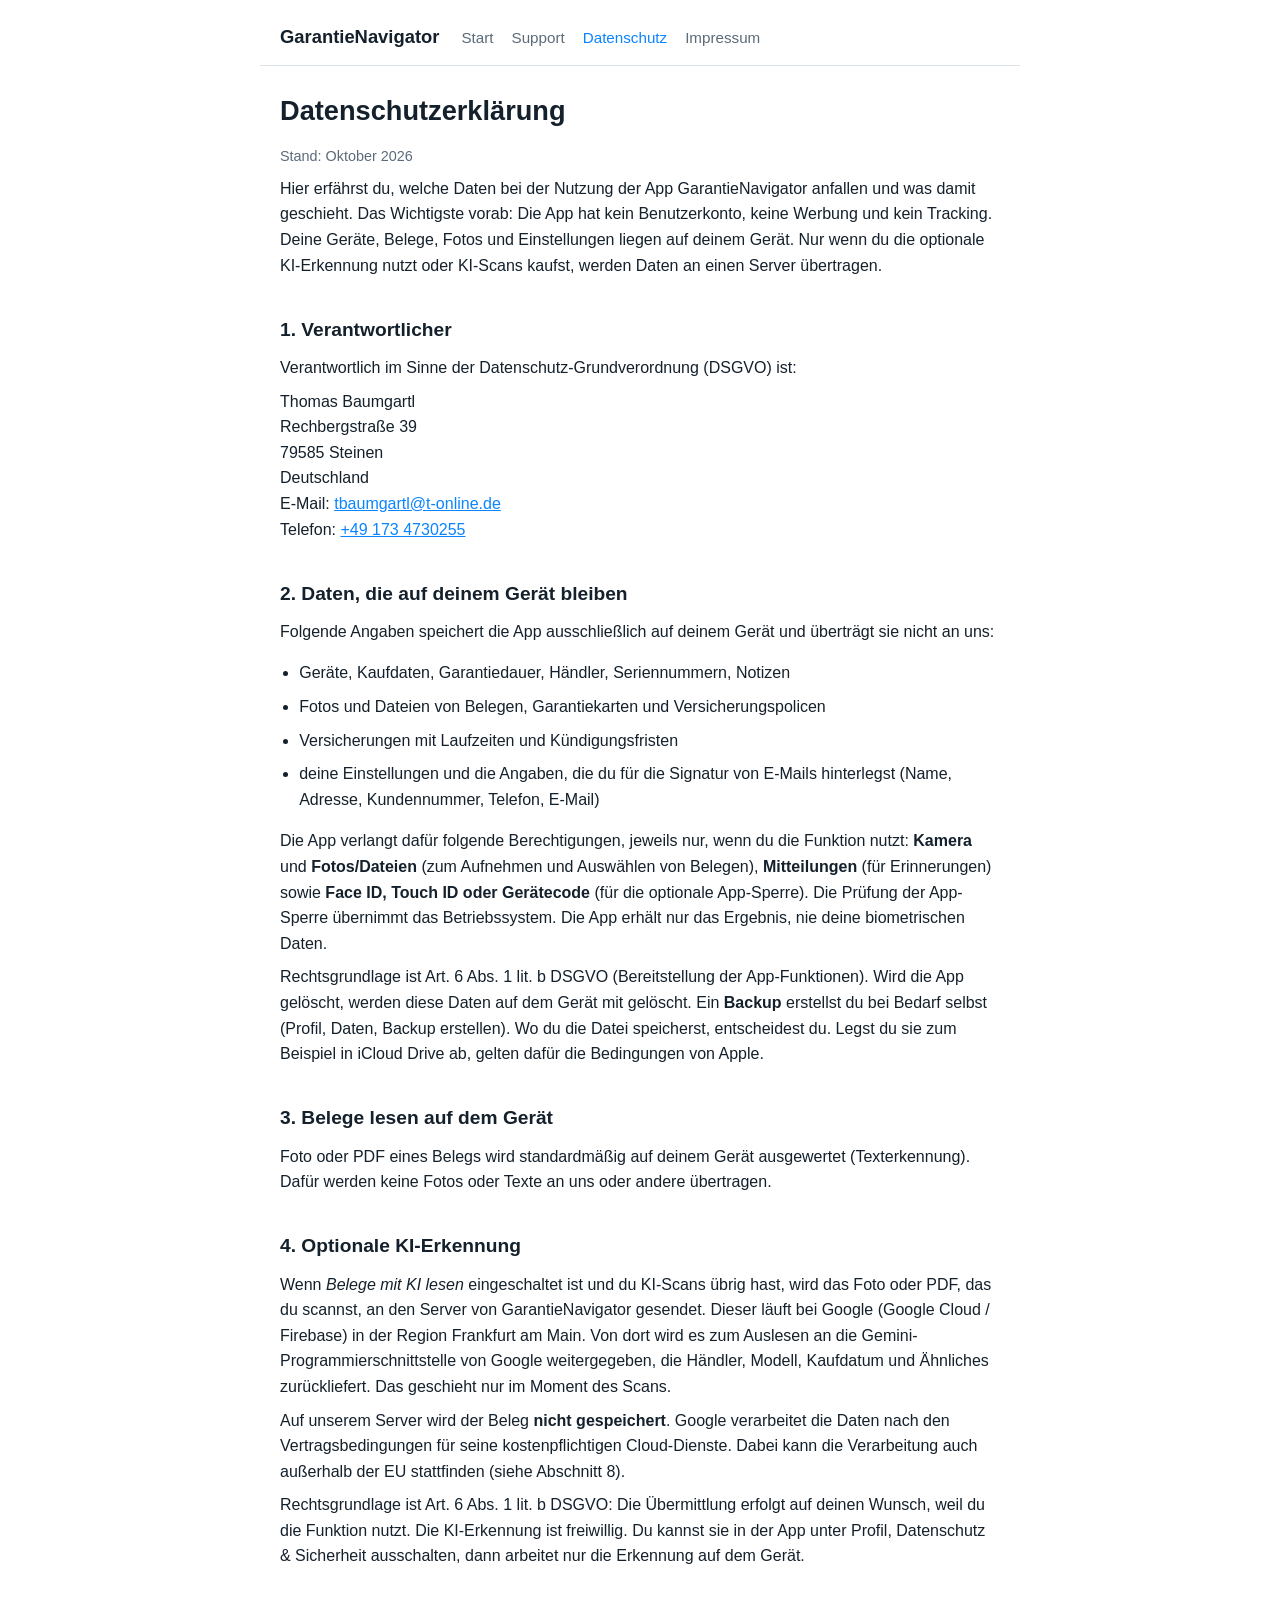
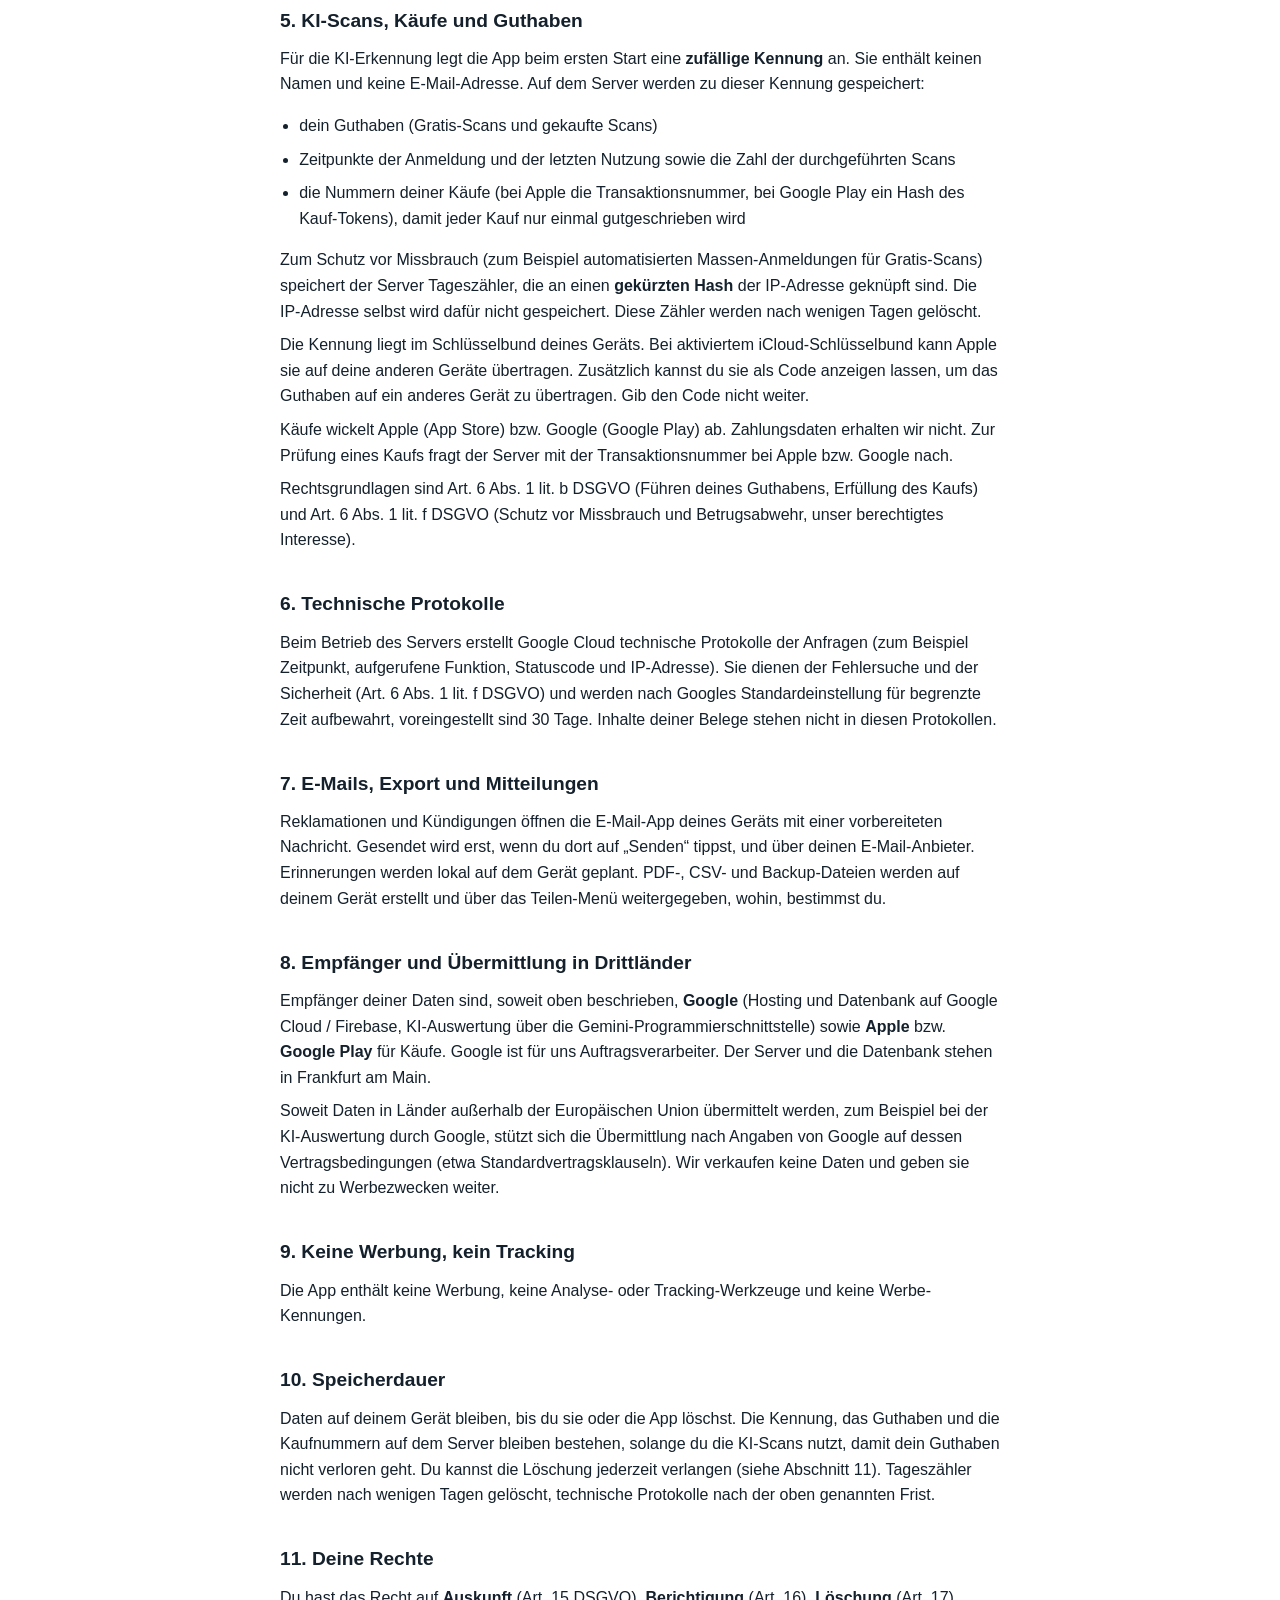
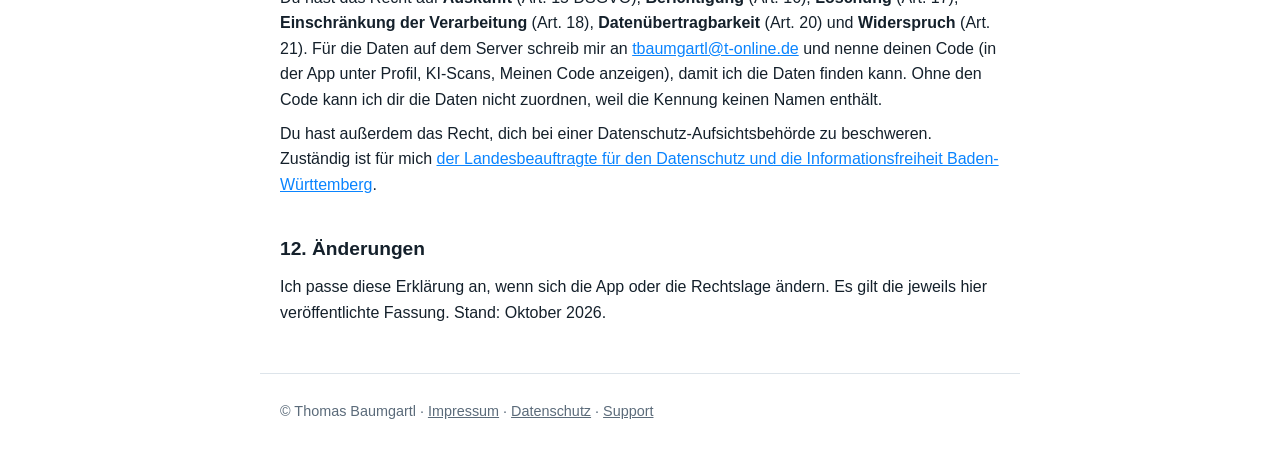
==== datenschutz.html @ 6be91cf7 "Add files via upload" ====
<!doctype html>
<html lang="de">
<head>
<meta charset="utf-8">
<meta name="viewport" content="width=device-width, initial-scale=1">
<title>Datenschutzerklärung: GarantieNavigator</title>
<meta name="description" content="Datenschutzerklärung der App GarantieNavigator.">
<link rel="stylesheet" href="style.css">
</head>
<body>
<header>
<a class="name" href="index.html">GarantieNavigator</a>
<nav><a href="index.html">Start</a><a href="support.html">Support</a><a href="datenschutz.html" aria-current="page">Datenschutz</a><a href="impressum.html">Impressum</a></nav>
</header>
<main>
<h1>Datenschutzerklärung</h1>
<p class="klein">Stand: Oktober 2026</p>
<p>Hier erfährst du, welche Daten bei der Nutzung der App GarantieNavigator anfallen und was damit geschieht. Das Wichtigste vorab: Die App hat kein Benutzerkonto, keine Werbung und kein Tracking. Deine Geräte, Belege, Fotos und Einstellungen liegen auf deinem Gerät. Nur wenn du die optionale KI-Erkennung nutzt oder KI-Scans kaufst, werden Daten an einen Server übertragen.</p>

<h2>1. Verantwortlicher</h2>
<p>Verantwortlich im Sinne der Datenschutz-Grundverordnung (DSGVO) ist:</p>
<p>Thomas Baumgartl<br>Rechbergstraße 39<br>79585 Steinen<br>Deutschland<br>E-Mail: <a href="mailto:tbaumgartl@t-online.de">tbaumgartl@t-online.de</a><br>Telefon: <a href="tel:+491734730255">+49 173 4730255</a></p>

<h2>2. Daten, die auf deinem Gerät bleiben</h2>
<p>Folgende Angaben speichert die App ausschließlich auf deinem Gerät und überträgt sie nicht an uns:</p>
<ul><li>Geräte, Kaufdaten, Garantiedauer, Händler, Seriennummern, Notizen</li><li>Fotos und Dateien von Belegen, Garantiekarten und Versicherungspolicen</li><li>Versicherungen mit Laufzeiten und Kündigungsfristen</li><li>deine Einstellungen und die Angaben, die du für die Signatur von E-Mails hinterlegst (Name, Adresse, Kundennummer, Telefon, E-Mail)</li></ul>
<p>Die App verlangt dafür folgende Berechtigungen, jeweils nur, wenn du die Funktion nutzt: <strong>Kamera</strong> und <strong>Fotos/Dateien</strong> (zum Aufnehmen und Auswählen von Belegen), <strong>Mitteilungen</strong> (für Erinnerungen) sowie <strong>Face ID, Touch ID oder Gerätecode</strong> (für die optionale App-Sperre). Die Prüfung der App-Sperre übernimmt das Betriebssystem. Die App erhält nur das Ergebnis, nie deine biometrischen Daten.</p>
<p>Rechtsgrundlage ist Art. 6 Abs. 1 lit. b DSGVO (Bereitstellung der App-Funktionen). Wird die App gelöscht, werden diese Daten auf dem Gerät mit gelöscht. Ein <strong>Backup</strong> erstellst du bei Bedarf selbst (Profil, Daten, Backup erstellen). Wo du die Datei speicherst, entscheidest du. Legst du sie zum Beispiel in iCloud Drive ab, gelten dafür die Bedingungen von Apple.</p>

<h2>3. Belege lesen auf dem Gerät</h2>
<p>Foto oder PDF eines Belegs wird standardmäßig auf deinem Gerät ausgewertet (Texterkennung). Dafür werden keine Fotos oder Texte an uns oder andere übertragen.</p>

<h2>4. Optionale KI-Erkennung</h2>
<p>Wenn <em>Belege mit KI lesen</em> eingeschaltet ist und du KI-Scans übrig hast, wird das Foto oder PDF, das du scannst, an den Server von GarantieNavigator gesendet. Dieser läuft bei Google (Google Cloud / Firebase) in der Region Frankfurt am Main. Von dort wird es zum Auslesen an die Gemini-Programmierschnittstelle von Google weitergegeben, die Händler, Modell, Kaufdatum und Ähnliches zurückliefert. Das geschieht nur im Moment des Scans.</p>
<p>Auf unserem Server wird der Beleg <strong>nicht gespeichert</strong>. Google verarbeitet die Daten nach den Vertragsbedingungen für seine kostenpflichtigen Cloud-Dienste. Dabei kann die Verarbeitung auch außerhalb der EU stattfinden (siehe Abschnitt 8).</p>
<p>Rechtsgrundlage ist Art. 6 Abs. 1 lit. b DSGVO: Die Übermittlung erfolgt auf deinen Wunsch, weil du die Funktion nutzt. Die KI-Erkennung ist freiwillig. Du kannst sie in der App unter Profil, Datenschutz & Sicherheit ausschalten, dann arbeitet nur die Erkennung auf dem Gerät.</p>

<h2>5. KI-Scans, Käufe und Guthaben</h2>
<p>Für die KI-Erkennung legt die App beim ersten Start eine <strong>zufällige Kennung</strong> an. Sie enthält keinen Namen und keine E-Mail-Adresse. Auf dem Server werden zu dieser Kennung gespeichert:</p>
<ul><li>dein Guthaben (Gratis-Scans und gekaufte Scans)</li><li>Zeitpunkte der Anmeldung und der letzten Nutzung sowie die Zahl der durchgeführten Scans</li><li>die Nummern deiner Käufe (bei Apple die Transaktionsnummer, bei Google Play ein Hash des Kauf-Tokens), damit jeder Kauf nur einmal gutgeschrieben wird</li></ul>
<p>Zum Schutz vor Missbrauch (zum Beispiel automatisierten Massen-Anmeldungen für Gratis-Scans) speichert der Server Tageszähler, die an einen <strong>gekürzten Hash</strong> der IP-Adresse geknüpft sind. Die IP-Adresse selbst wird dafür nicht gespeichert. Diese Zähler werden nach wenigen Tagen gelöscht.</p>
<p>Die Kennung liegt im Schlüsselbund deines Geräts. Bei aktiviertem iCloud-Schlüsselbund kann Apple sie auf deine anderen Geräte übertragen. Zusätzlich kannst du sie als Code anzeigen lassen, um das Guthaben auf ein anderes Gerät zu übertragen. Gib den Code nicht weiter.</p>
<p>Käufe wickelt Apple (App Store) bzw. Google (Google Play) ab. Zahlungsdaten erhalten wir nicht. Zur Prüfung eines Kaufs fragt der Server mit der Transaktionsnummer bei Apple bzw. Google nach.</p>
<p>Rechtsgrundlagen sind Art. 6 Abs. 1 lit. b DSGVO (Führen deines Guthabens, Erfüllung des Kaufs) und Art. 6 Abs. 1 lit. f DSGVO (Schutz vor Missbrauch und Betrugsabwehr, unser berechtigtes Interesse).</p>

<h2>6. Technische Protokolle</h2>
<p>Beim Betrieb des Servers erstellt Google Cloud technische Protokolle der Anfragen (zum Beispiel Zeitpunkt, aufgerufene Funktion, Statuscode und IP-Adresse). Sie dienen der Fehlersuche und der Sicherheit (Art. 6 Abs. 1 lit. f DSGVO) und werden nach Googles Standardeinstellung für begrenzte Zeit aufbewahrt, voreingestellt sind 30 Tage. Inhalte deiner Belege stehen nicht in diesen Protokollen.</p>

<h2>7. E-Mails, Export und Mitteilungen</h2>
<p>Reklamationen und Kündigungen öffnen die E-Mail-App deines Geräts mit einer vorbereiteten Nachricht. Gesendet wird erst, wenn du dort auf „Senden“ tippst, und über deinen E-Mail-Anbieter. Erinnerungen werden lokal auf dem Gerät geplant. PDF-, CSV- und Backup-Dateien werden auf deinem Gerät erstellt und über das Teilen-Menü weitergegeben, wohin, bestimmst du.</p>

<h2>8. Empfänger und Übermittlung in Drittländer</h2>
<p>Empfänger deiner Daten sind, soweit oben beschrieben, <strong>Google</strong> (Hosting und Datenbank auf Google Cloud / Firebase, KI-Auswertung über die Gemini-Programmierschnittstelle) sowie <strong>Apple</strong> bzw. <strong>Google Play</strong> für Käufe. Google ist für uns Auftragsverarbeiter. Der Server und die Datenbank stehen in Frankfurt am Main.</p>
<p>Soweit Daten in Länder außerhalb der Europäischen Union übermittelt werden, zum Beispiel bei der KI-Auswertung durch Google, stützt sich die Übermittlung nach Angaben von Google auf dessen Vertragsbedingungen (etwa Standardvertragsklauseln). Wir verkaufen keine Daten und geben sie nicht zu Werbezwecken weiter.</p>

<h2>9. Keine Werbung, kein Tracking</h2>
<p>Die App enthält keine Werbung, keine Analyse- oder Tracking-Werkzeuge und keine Werbe-Kennungen.</p>

<h2>10. Speicherdauer</h2>
<p>Daten auf deinem Gerät bleiben, bis du sie oder die App löschst. Die Kennung, das Guthaben und die Kaufnummern auf dem Server bleiben bestehen, solange du die KI-Scans nutzt, damit dein Guthaben nicht verloren geht. Du kannst die Löschung jederzeit verlangen (siehe Abschnitt 11). Tageszähler werden nach wenigen Tagen gelöscht, technische Protokolle nach der oben genannten Frist.</p>

<h2>11. Deine Rechte</h2>
<p>Du hast das Recht auf <strong>Auskunft</strong> (Art. 15 DSGVO), <strong>Berichtigung</strong> (Art. 16), <strong>Löschung</strong> (Art. 17), <strong>Einschränkung der Verarbeitung</strong> (Art. 18), <strong>Datenübertragbarkeit</strong> (Art. 20) und <strong>Widerspruch</strong> (Art. 21). Für die Daten auf dem Server schreib mir an <a href="mailto:tbaumgartl@t-online.de">tbaumgartl@t-online.de</a> und nenne deinen Code (in der App unter Profil, KI-Scans, Meinen Code anzeigen), damit ich die Daten finden kann. Ohne den Code kann ich dir die Daten nicht zuordnen, weil die Kennung keinen Namen enthält.</p>
<p>Du hast außerdem das Recht, dich bei einer Datenschutz-Aufsichtsbehörde zu beschweren. Zuständig ist für mich <a href="https://www.baden-wuerttemberg.datenschutz.de">der Landesbeauftragte für den Datenschutz und die Informationsfreiheit Baden-Württemberg</a>.</p>

<h2>12. Änderungen</h2>
<p>Ich passe diese Erklärung an, wenn sich die App oder die Rechtslage ändern. Es gilt die jeweils hier veröffentlichte Fassung. Stand: Oktober 2026.</p>

</main>
<footer>
<p>&copy; Thomas Baumgartl &middot; <a href="impressum.html">Impressum</a> &middot; <a href="datenschutz.html">Datenschutz</a> &middot; <a href="support.html">Support</a></p>
</footer>
</body>
</html>
---- style.css ----
:root{
  --bg:#ffffff; --text:#14202b; --muted:#5b6b7a; --accent:#0a84ff; --karte:#f3f6f9; --linie:#dde4ea;
}
@media (prefers-color-scheme: dark){
  :root{ --bg:#0b1118; --text:#e8eef4; --muted:#9aa9b8; --accent:#4aa8ff; --karte:#131c26; --linie:#25313d; }
}
*{box-sizing:border-box}
html{-webkit-text-size-adjust:100%}
body{margin:0;background:var(--bg);color:var(--text);font:16px/1.6 -apple-system,BlinkMacSystemFont,"Segoe UI",Roboto,Helvetica,Arial,sans-serif}
header,main,footer{max-width:760px;margin:0 auto;padding:0 20px}
header{padding-top:22px;padding-bottom:14px;display:flex;flex-wrap:wrap;gap:10px 22px;align-items:baseline;border-bottom:1px solid var(--linie)}
header .name{font-weight:700;font-size:1.15rem;color:var(--text);text-decoration:none}
nav{display:flex;flex-wrap:wrap;gap:6px 18px}
nav a{color:var(--muted);text-decoration:none;font-size:.95rem}
nav a[aria-current="page"],nav a:hover{color:var(--accent)}
main{padding-top:28px;padding-bottom:40px}
h1{font-size:1.7rem;line-height:1.25;margin:0 0 .6em}
h2{font-size:1.2rem;margin:1.9em 0 .5em}
h3{font-size:1rem;margin:1.4em 0 .3em}
p,li{margin:.5em 0}
ul{padding-left:1.2em}
a{color:var(--accent)}
.karte{background:var(--karte);border:1px solid var(--linie);border-radius:14px;padding:16px 18px;margin:18px 0}
.klein{color:var(--muted);font-size:.9rem}
.knoepfe{display:flex;flex-wrap:wrap;gap:10px;margin:20px 0}
.knopf{display:inline-block;padding:10px 16px;border-radius:10px;background:var(--accent);color:#fff;text-decoration:none;font-weight:600}
.knopf.leise{background:transparent;color:var(--accent);border:1px solid var(--accent)}
footer{padding-top:18px;padding-bottom:36px;border-top:1px solid var(--linie);color:var(--muted);font-size:.9rem}
footer a{color:var(--muted)}
dl{margin:.4em 0}
dt{font-weight:600;margin-top:.9em}
dd{margin:.15em 0 0 0}
details{border-bottom:1px solid var(--linie);padding:10px 0}
summary{cursor:pointer;font-weight:600}
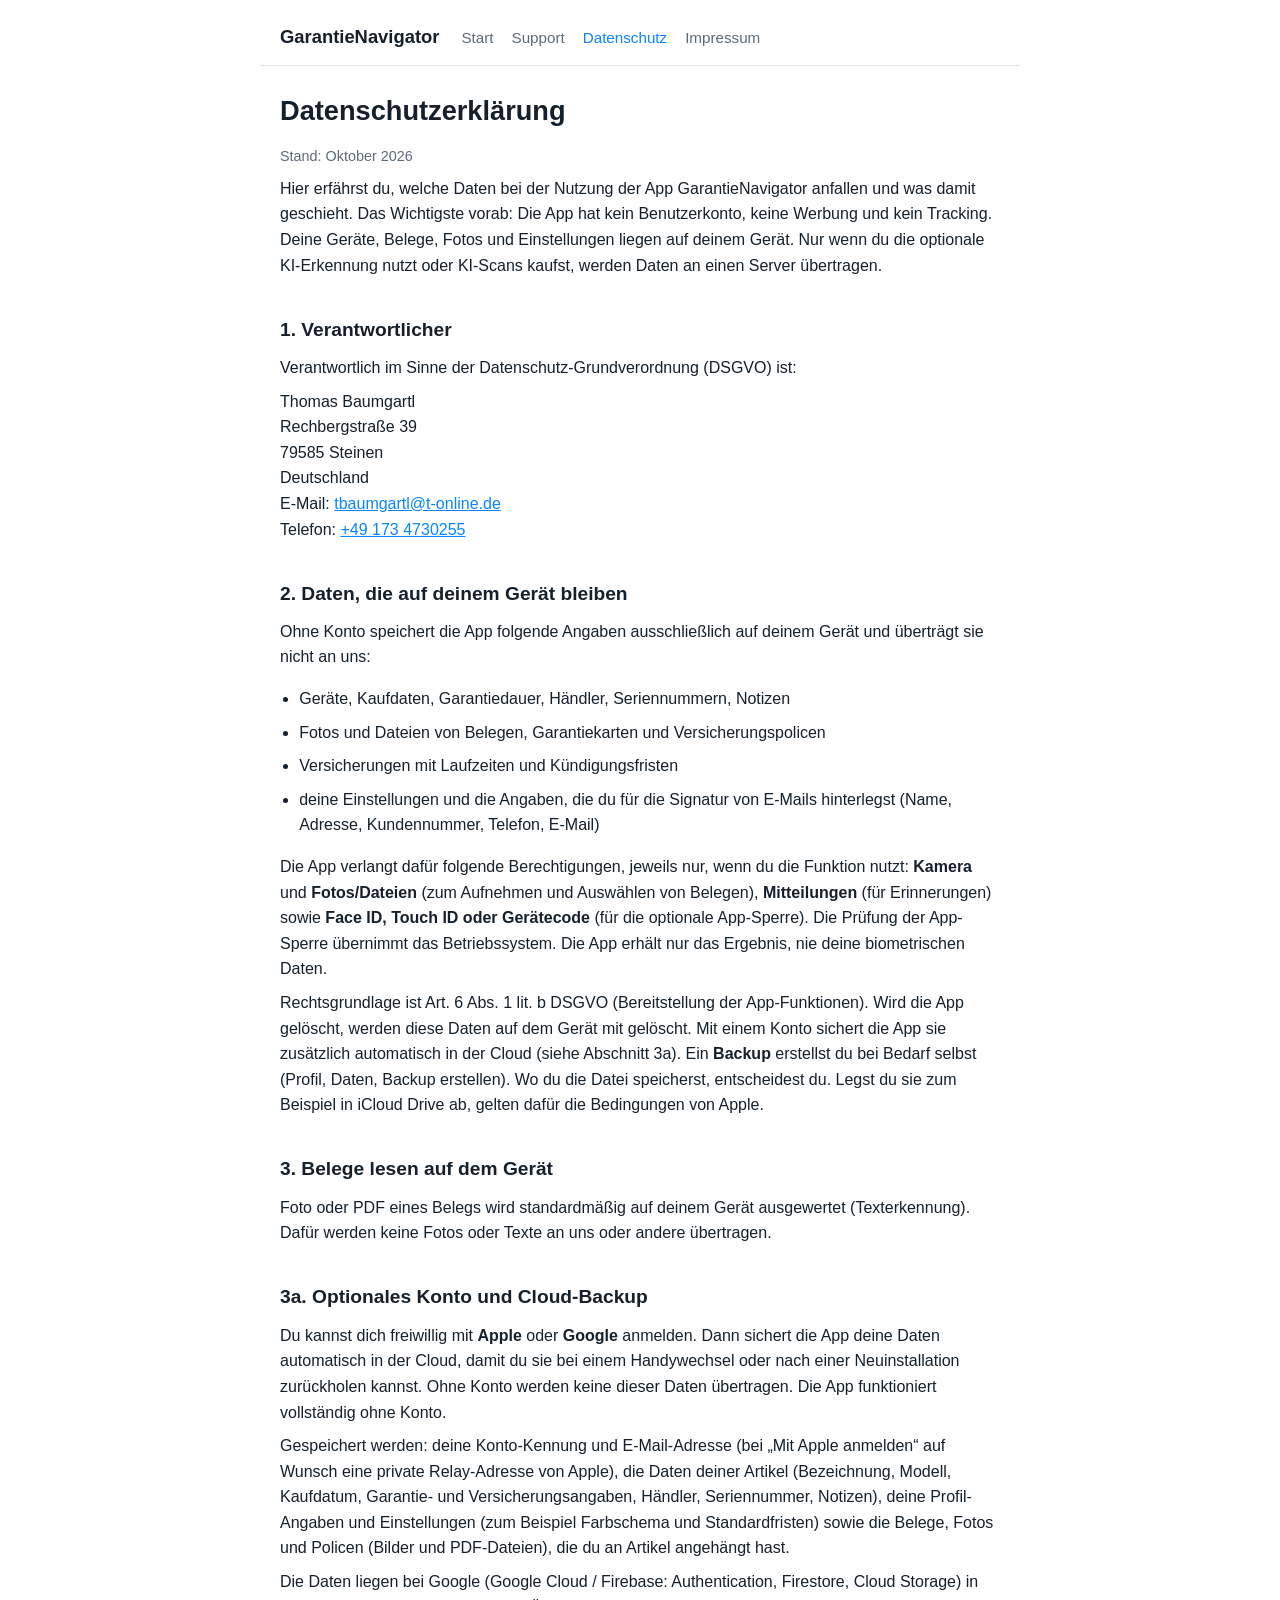
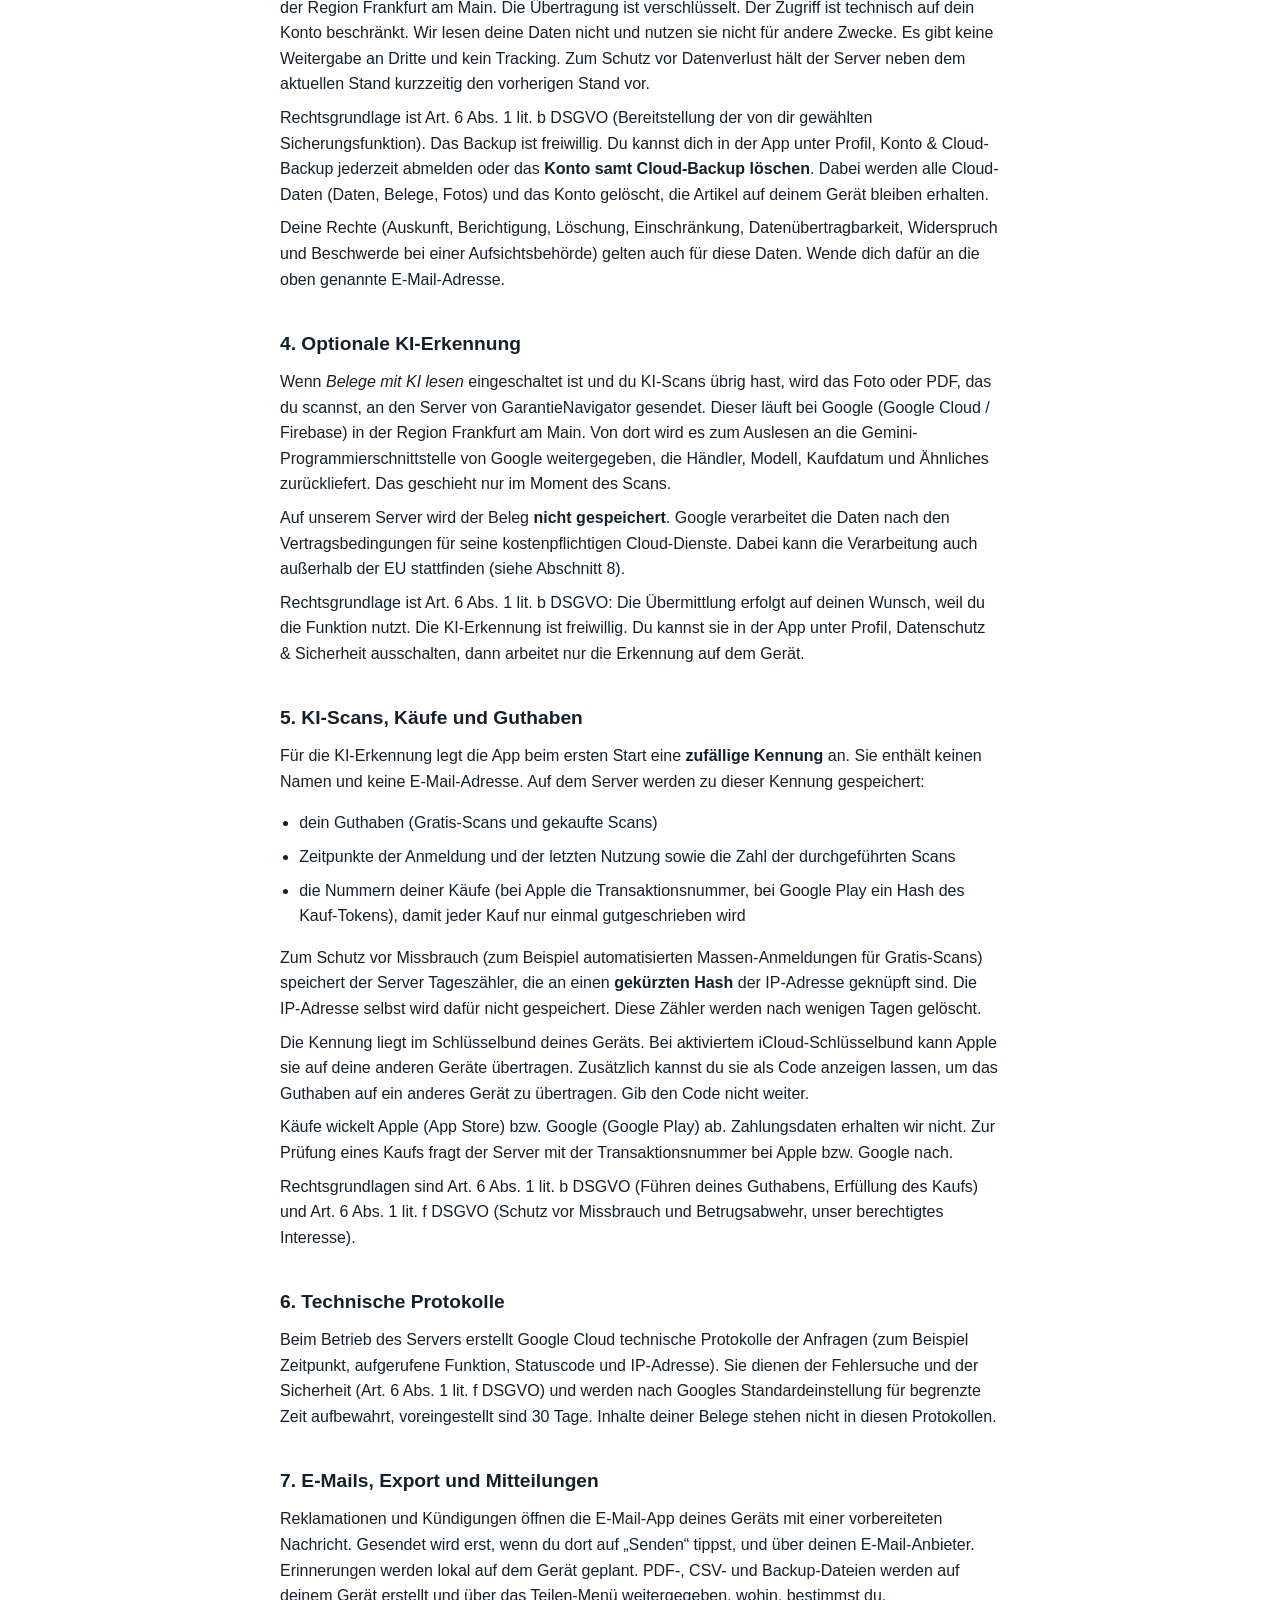
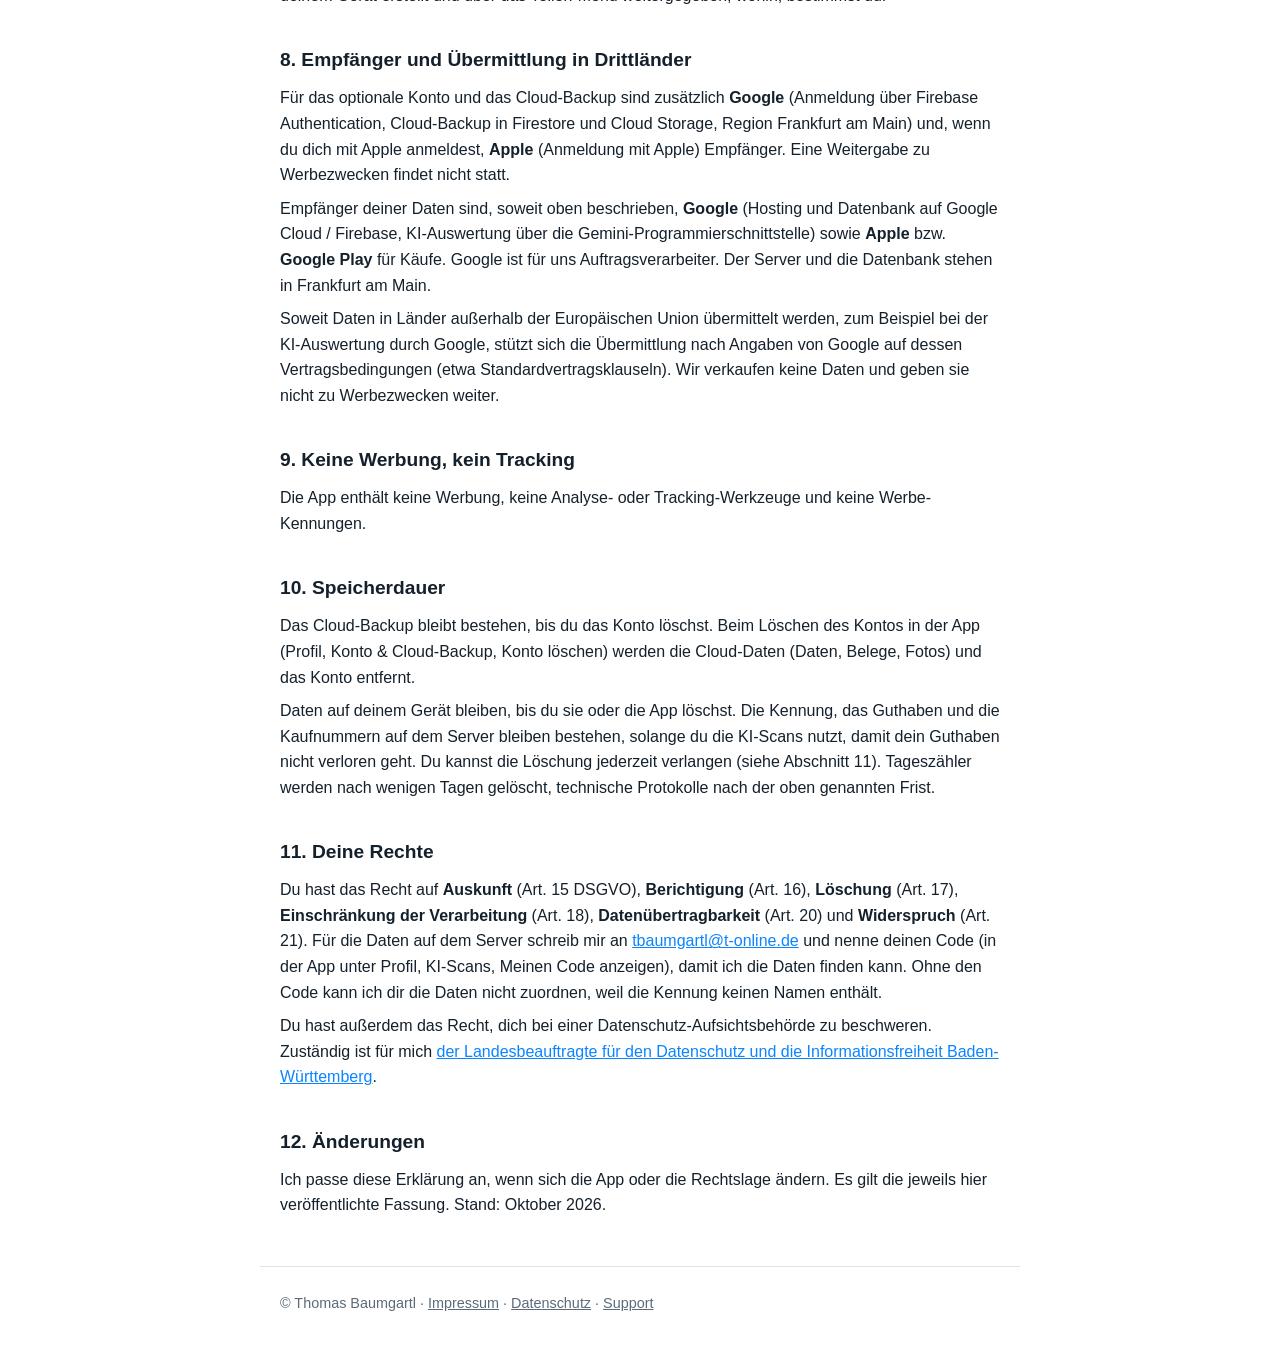
==== commit 55f01a91: "Datenschutz und Support: Konto und Cloud-Backup" ====
--- a/datenschutz.html
+++ b/datenschutz.html
@@ -22,14 +22,20 @@
 <p>Thomas Baumgartl<br>Rechbergstraße 39<br>79585 Steinen<br>Deutschland<br>E-Mail: <a href="mailto:tbaumgartl@t-online.de">tbaumgartl@t-online.de</a><br>Telefon: <a href="tel:+491734730255">+49 173 4730255</a></p>
 
 <h2>2. Daten, die auf deinem Gerät bleiben</h2>
-<p>Folgende Angaben speichert die App ausschließlich auf deinem Gerät und überträgt sie nicht an uns:</p>
+<p>Ohne Konto speichert die App folgende Angaben ausschließlich auf deinem Gerät und überträgt sie nicht an uns:</p>
 <ul><li>Geräte, Kaufdaten, Garantiedauer, Händler, Seriennummern, Notizen</li><li>Fotos und Dateien von Belegen, Garantiekarten und Versicherungspolicen</li><li>Versicherungen mit Laufzeiten und Kündigungsfristen</li><li>deine Einstellungen und die Angaben, die du für die Signatur von E-Mails hinterlegst (Name, Adresse, Kundennummer, Telefon, E-Mail)</li></ul>
 <p>Die App verlangt dafür folgende Berechtigungen, jeweils nur, wenn du die Funktion nutzt: <strong>Kamera</strong> und <strong>Fotos/Dateien</strong> (zum Aufnehmen und Auswählen von Belegen), <strong>Mitteilungen</strong> (für Erinnerungen) sowie <strong>Face ID, Touch ID oder Gerätecode</strong> (für die optionale App-Sperre). Die Prüfung der App-Sperre übernimmt das Betriebssystem. Die App erhält nur das Ergebnis, nie deine biometrischen Daten.</p>
-<p>Rechtsgrundlage ist Art. 6 Abs. 1 lit. b DSGVO (Bereitstellung der App-Funktionen). Wird die App gelöscht, werden diese Daten auf dem Gerät mit gelöscht. Ein <strong>Backup</strong> erstellst du bei Bedarf selbst (Profil, Daten, Backup erstellen). Wo du die Datei speicherst, entscheidest du. Legst du sie zum Beispiel in iCloud Drive ab, gelten dafür die Bedingungen von Apple.</p>
+<p>Rechtsgrundlage ist Art. 6 Abs. 1 lit. b DSGVO (Bereitstellung der App-Funktionen). Wird die App gelöscht, werden diese Daten auf dem Gerät mit gelöscht. Mit einem Konto sichert die App sie zusätzlich automatisch in der Cloud (siehe Abschnitt 3a). Ein <strong>Backup</strong> erstellst du bei Bedarf selbst (Profil, Daten, Backup erstellen). Wo du die Datei speicherst, entscheidest du. Legst du sie zum Beispiel in iCloud Drive ab, gelten dafür die Bedingungen von Apple.</p>
 
 <h2>3. Belege lesen auf dem Gerät</h2>
 <p>Foto oder PDF eines Belegs wird standardmäßig auf deinem Gerät ausgewertet (Texterkennung). Dafür werden keine Fotos oder Texte an uns oder andere übertragen.</p>
 
+<h2>3a. Optionales Konto und Cloud-Backup</h2>
+<p>Du kannst dich freiwillig mit <strong>Apple</strong> oder <strong>Google</strong> anmelden. Dann sichert die App deine Daten automatisch in der Cloud, damit du sie bei einem Handywechsel oder nach einer Neuinstallation zurückholen kannst. Ohne Konto werden keine dieser Daten übertragen. Die App funktioniert vollständig ohne Konto.</p>
+<p>Gespeichert werden: deine Konto-Kennung und E-Mail-Adresse (bei „Mit Apple anmelden“ auf Wunsch eine private Relay-Adresse von Apple), die Daten deiner Artikel (Bezeichnung, Modell, Kaufdatum, Garantie- und Versicherungsangaben, Händler, Seriennummer, Notizen), deine Profil-Angaben und Einstellungen (zum Beispiel Farbschema und Standardfristen) sowie die Belege, Fotos und Policen (Bilder und PDF-Dateien), die du an Artikel angehängt hast.</p>
+<p>Die Daten liegen bei Google (Google Cloud / Firebase: Authentication, Firestore, Cloud Storage) in der Region Frankfurt am Main. Die Übertragung ist verschlüsselt. Der Zugriff ist technisch auf dein Konto beschränkt. Wir lesen deine Daten nicht und nutzen sie nicht für andere Zwecke. Es gibt keine Weitergabe an Dritte und kein Tracking. Zum Schutz vor Datenverlust hält der Server neben dem aktuellen Stand kurzzeitig den vorherigen Stand vor.</p>
+<p>Rechtsgrundlage ist Art. 6 Abs. 1 lit. b DSGVO (Bereitstellung der von dir gewählten Sicherungsfunktion). Das Backup ist freiwillig. Du kannst dich in der App unter Profil, Konto &amp; Cloud-Backup jederzeit abmelden oder das <strong>Konto samt Cloud-Backup löschen</strong>. Dabei werden alle Cloud-Daten (Daten, Belege, Fotos) und das Konto gelöscht, die Artikel auf deinem Gerät bleiben erhalten.</p>
+<p>Deine Rechte (Auskunft, Berichtigung, Löschung, Einschränkung, Datenübertragbarkeit, Widerspruch und Beschwerde bei einer Aufsichtsbehörde) gelten auch für diese Daten. Wende dich dafür an die oben genannte E-Mail-Adresse.</p>
 <h2>4. Optionale KI-Erkennung</h2>
 <p>Wenn <em>Belege mit KI lesen</em> eingeschaltet ist und du KI-Scans übrig hast, wird das Foto oder PDF, das du scannst, an den Server von GarantieNavigator gesendet. Dieser läuft bei Google (Google Cloud / Firebase) in der Region Frankfurt am Main. Von dort wird es zum Auslesen an die Gemini-Programmierschnittstelle von Google weitergegeben, die Händler, Modell, Kaufdatum und Ähnliches zurückliefert. Das geschieht nur im Moment des Scans.</p>
 <p>Auf unserem Server wird der Beleg <strong>nicht gespeichert</strong>. Google verarbeitet die Daten nach den Vertragsbedingungen für seine kostenpflichtigen Cloud-Dienste. Dabei kann die Verarbeitung auch außerhalb der EU stattfinden (siehe Abschnitt 8).</p>
@@ -50,6 +56,7 @@
 <p>Reklamationen und Kündigungen öffnen die E-Mail-App deines Geräts mit einer vorbereiteten Nachricht. Gesendet wird erst, wenn du dort auf „Senden“ tippst, und über deinen E-Mail-Anbieter. Erinnerungen werden lokal auf dem Gerät geplant. PDF-, CSV- und Backup-Dateien werden auf deinem Gerät erstellt und über das Teilen-Menü weitergegeben, wohin, bestimmst du.</p>
 
 <h2>8. Empfänger und Übermittlung in Drittländer</h2>
+<p>Für das optionale Konto und das Cloud-Backup sind zusätzlich <strong>Google</strong> (Anmeldung über Firebase Authentication, Cloud-Backup in Firestore und Cloud Storage, Region Frankfurt am Main) und, wenn du dich mit Apple anmeldest, <strong>Apple</strong> (Anmeldung mit Apple) Empfänger. Eine Weitergabe zu Werbezwecken findet nicht statt.</p>
 <p>Empfänger deiner Daten sind, soweit oben beschrieben, <strong>Google</strong> (Hosting und Datenbank auf Google Cloud / Firebase, KI-Auswertung über die Gemini-Programmierschnittstelle) sowie <strong>Apple</strong> bzw. <strong>Google Play</strong> für Käufe. Google ist für uns Auftragsverarbeiter. Der Server und die Datenbank stehen in Frankfurt am Main.</p>
 <p>Soweit Daten in Länder außerhalb der Europäischen Union übermittelt werden, zum Beispiel bei der KI-Auswertung durch Google, stützt sich die Übermittlung nach Angaben von Google auf dessen Vertragsbedingungen (etwa Standardvertragsklauseln). Wir verkaufen keine Daten und geben sie nicht zu Werbezwecken weiter.</p>
 
@@ -57,6 +64,7 @@
 <p>Die App enthält keine Werbung, keine Analyse- oder Tracking-Werkzeuge und keine Werbe-Kennungen.</p>
 
 <h2>10. Speicherdauer</h2>
+<p>Das Cloud-Backup bleibt bestehen, bis du das Konto löschst. Beim Löschen des Kontos in der App (Profil, Konto &amp; Cloud-Backup, Konto löschen) werden die Cloud-Daten (Daten, Belege, Fotos) und das Konto entfernt.</p>
 <p>Daten auf deinem Gerät bleiben, bis du sie oder die App löschst. Die Kennung, das Guthaben und die Kaufnummern auf dem Server bleiben bestehen, solange du die KI-Scans nutzt, damit dein Guthaben nicht verloren geht. Du kannst die Löschung jederzeit verlangen (siehe Abschnitt 11). Tageszähler werden nach wenigen Tagen gelöscht, technische Protokolle nach der oben genannten Frist.</p>
 
 <h2>11. Deine Rechte</h2>
